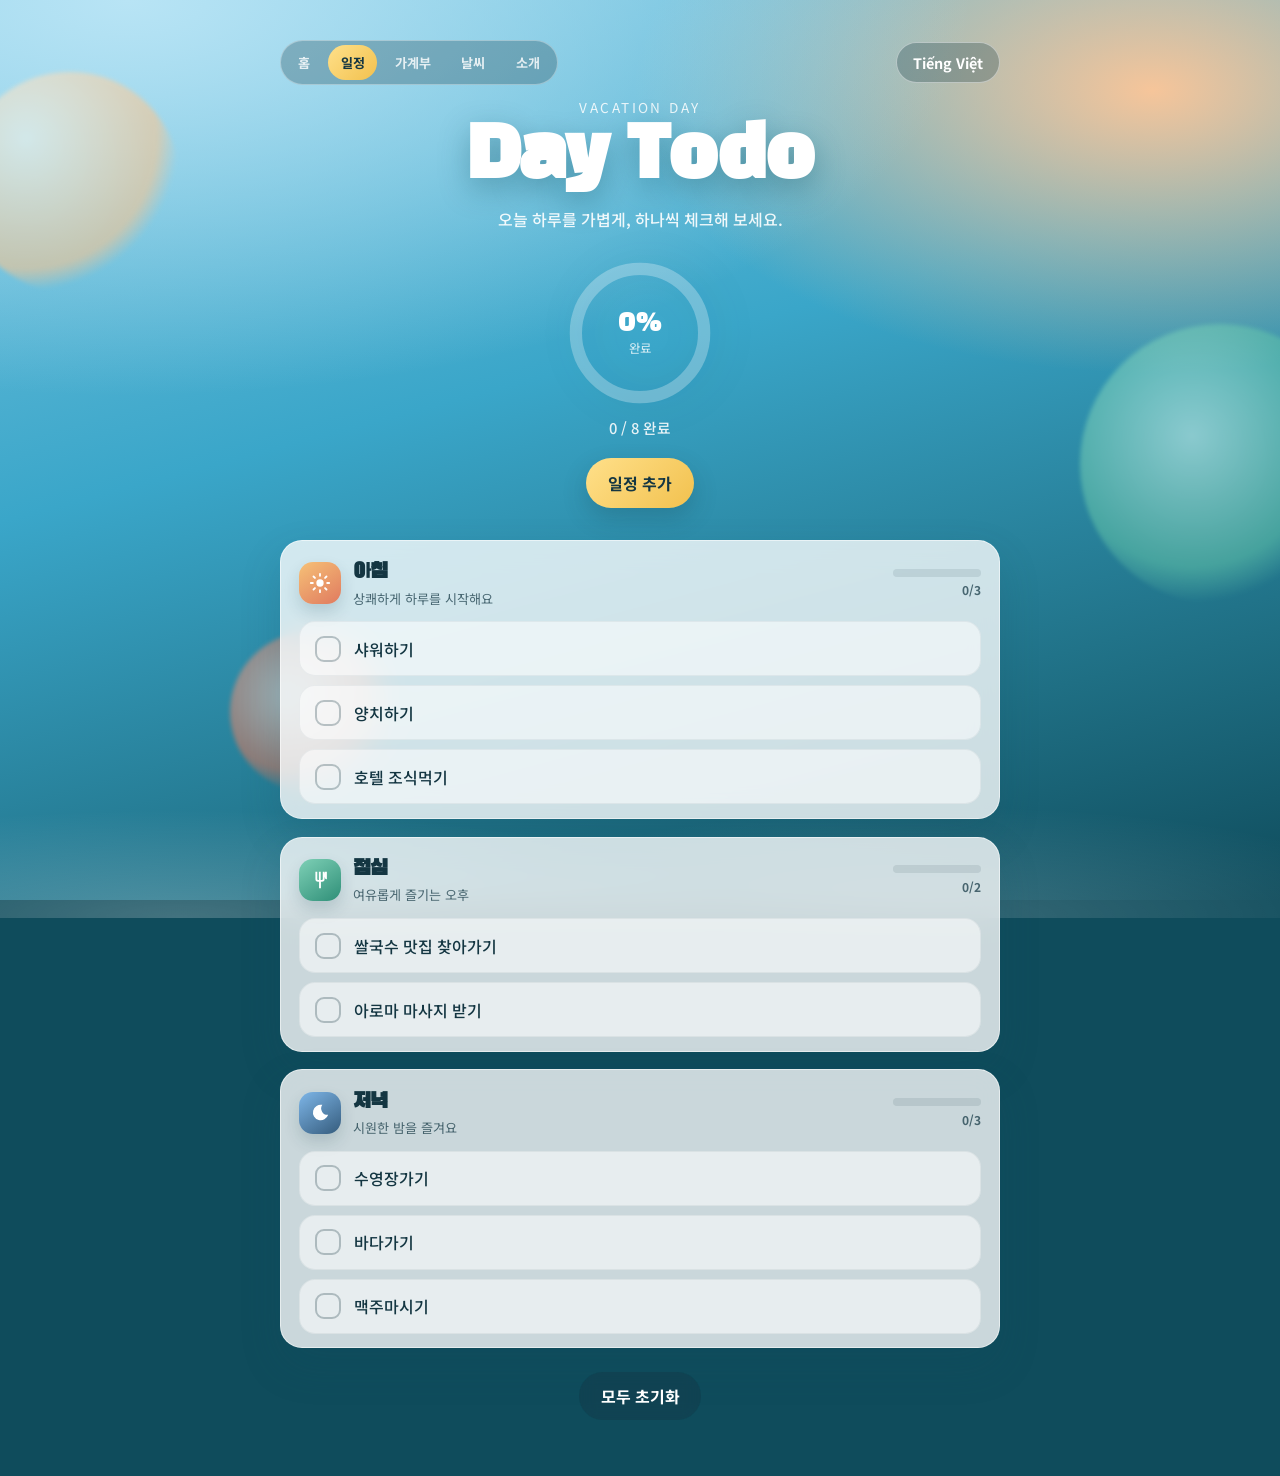
==== todo/index.html @ dd247c14 "Organize apps into project folders with a shared home hub. Co-authored-by: Cursor <cursoragent@curso" ====
<!DOCTYPE html>
<html lang="ko">
  <head>
    <meta charset="UTF-8" />
    <meta name="viewport" content="width=device-width, initial-scale=1.0" />
    <title>Day Todo — 오늘의 일정</title>
    <link rel="preconnect" href="https://fonts.googleapis.com" />
    <link rel="preconnect" href="https://fonts.gstatic.com" crossorigin />
    <link
      href="https://fonts.googleapis.com/css2?family=Be+Vietnam+Pro:wght@400;500;700;800&family=Black+Han+Sans&family=Noto+Sans+KR:wght@400;500;700&display=swap"
      rel="stylesheet"
    />
    <link rel="stylesheet" href="styles.css" />
  </head>
  <body>
    <div class="bg" aria-hidden="true">
      <div class="orb orb-a"></div>
      <div class="orb orb-b"></div>
      <div class="orb orb-c"></div>
      <div class="wave"></div>
    </div>

    <main class="app">
      <header class="hero">
        <div class="top-bar">
          <nav class="nav" aria-label="페이지 이동">
            <a class="nav-link" href="../index.html" data-i18n="navHome">홈</a>
            <a class="nav-link is-active" href="index.html" data-i18n="navTodo" aria-current="page">일정</a>
            <a class="nav-link" href="../budget/budget.html" data-i18n="navBudget">가계부</a>
            <a class="nav-link" href="../weather/weather.html" data-i18n="navWeather">날씨</a>
            <a class="nav-link" href="../about/about.html" data-i18n="navAbout">소개</a>
          </nav>
          <button type="button" class="lang-btn" id="lang-btn" aria-pressed="false">
            Tiếng Việt
          </button>
        </div>
        <p class="eyebrow" data-i18n="eyebrow">Vacation Day</p>
        <h1 class="brand" data-i18n="brand">Day Todo</h1>
        <p class="tagline" data-i18n="tagline">오늘 하루를 가볍게, 하나씩 체크해 보세요.</p>

        <div class="gauge-wrap">
          <div class="gauge" role="progressbar" aria-valuemin="0" aria-valuemax="100" aria-valuenow="0">
            <svg viewBox="0 0 120 120" class="gauge-svg">
              <circle class="gauge-track" cx="60" cy="60" r="52" />
              <circle class="gauge-fill" cx="60" cy="60" r="52" />
            </svg>
            <div class="gauge-center">
              <span class="gauge-value">0%</span>
              <span class="gauge-label" data-i18n="doneLabel">완료</span>
            </div>
          </div>
          <p class="progress-caption">
            <span id="done-count">0</span> / <span id="total-count">0</span>
            <span data-i18n="doneCaption">완료</span>
          </p>
        </div>

        <div class="action-bar">
          <button type="button" class="primary-btn" id="add-btn" data-i18n="addTask">
            일정 추가
          </button>
        </div>
      </header>

      <section class="sections" id="sections" aria-label="하루 일정"></section>

      <footer class="footer">
        <button type="button" class="reset-btn" id="reset-btn" data-i18n="reset">
          모두 초기화
        </button>
      </footer>
    </main>

    <div class="modal" id="add-modal" hidden>
      <div class="modal-backdrop" data-close-modal></div>
      <div class="modal-panel" role="dialog" aria-modal="true" aria-labelledby="modal-title">
        <h2 id="modal-title" data-i18n="modalTitle">새 일정 추가</h2>
        <form id="add-form" class="add-form">
          <label class="field">
            <span data-i18n="periodLabel">시간대</span>
            <select id="task-period" required>
              <option value="morning" data-i18n="morning">아침</option>
              <option value="lunch" data-i18n="lunch">점심</option>
              <option value="evening" data-i18n="evening">저녁</option>
            </select>
          </label>
          <label class="field">
            <span data-i18n="taskLabel">할 일</span>
            <input
              type="text"
              id="task-text"
              maxlength="80"
              required
              autocomplete="off"
              data-i18n-placeholder="taskPlaceholder"
              placeholder="예: 카페 가기"
            />
          </label>
          <div class="modal-actions">
            <button type="button" class="ghost-btn" data-close-modal data-i18n="cancel">
              취소
            </button>
            <button type="submit" class="primary-btn" data-i18n="saveTask">추가하기</button>
          </div>
        </form>
      </div>
    </div>

    <div class="toast" id="toast" hidden data-i18n="toastAllDone">오늘 일정을 모두 끝냈어요!</div>

    <script src="app.js"></script>
  </body>
</html>
---- todo/styles.css ----
:root {
  --sky-top: #7ec8e3;
  --sky-mid: #3aa6c9;
  --sky-deep: #0f4c5c;
  --sand: #f2e8d5;
  --coral: #e07a5f;
  --mint: #81b29a;
  --ink: #143642;
  --ink-soft: rgba(20, 54, 66, 0.72);
  --card: rgba(255, 255, 255, 0.78);
  --stroke: rgba(255, 255, 255, 0.55);
  --shadow: 0 18px 40px rgba(15, 76, 92, 0.18);
  --radius: 22px;
  --font-display: "Black Han Sans", "Noto Sans KR", sans-serif;
  --font-body: "Noto Sans KR", sans-serif;
}

body[data-lang="vi"] {
  --font-display: "Be Vietnam Pro", sans-serif;
  --font-body: "Be Vietnam Pro", sans-serif;
}

body[data-lang="vi"] .brand {
  font-weight: 800;
  letter-spacing: -0.03em;
}

*,
*::before,
*::after {
  box-sizing: border-box;
}

html,
body {
  margin: 0;
  min-height: 100%;
}

body {
  font-family: var(--font-body);
  color: var(--ink);
  background: var(--sky-deep);
  overflow-x: hidden;
}

.bg {
  position: fixed;
  inset: 0;
  z-index: 0;
  background:
    radial-gradient(120% 80% at 10% 0%, #b8e4f5 0%, transparent 55%),
    radial-gradient(90% 70% at 90% 10%, #f6c59a 0%, transparent 45%),
    linear-gradient(165deg, var(--sky-top) 0%, var(--sky-mid) 42%, #1f6f84 78%, var(--sky-deep) 100%);
  animation: skyShift 18s ease-in-out infinite alternate;
}

@keyframes skyShift {
  0% {
    filter: hue-rotate(0deg) saturate(1);
  }
  100% {
    filter: hue-rotate(-12deg) saturate(1.08);
  }
}

.orb {
  position: absolute;
  border-radius: 50%;
  filter: blur(2px);
  opacity: 0.55;
  animation: float 12s ease-in-out infinite;
}

.orb-a {
  width: 220px;
  height: 220px;
  top: 8%;
  left: -40px;
  background: radial-gradient(circle at 30% 30%, #fff7e8, #ffc48a 60%, transparent 70%);
}

.orb-b {
  width: 280px;
  height: 280px;
  top: 36%;
  right: -80px;
  background: radial-gradient(circle at 40% 40%, #d8fff1, #62c4a8 55%, transparent 70%);
  animation-delay: -4s;
}

.orb-c {
  width: 160px;
  height: 160px;
  bottom: 12%;
  left: 18%;
  background: radial-gradient(circle at 40% 40%, #ffe1d6, #e07a5f 55%, transparent 72%);
  animation-delay: -7s;
}

@keyframes float {
  0%,
  100% {
    transform: translateY(0) scale(1);
  }
  50% {
    transform: translateY(-28px) scale(1.06);
  }
}

.wave {
  position: absolute;
  left: -10%;
  right: -10%;
  bottom: -2%;
  height: 180px;
  background:
    radial-gradient(60% 100% at 20% 100%, rgba(255, 255, 255, 0.22), transparent 60%),
    radial-gradient(50% 100% at 70% 100%, rgba(255, 255, 255, 0.16), transparent 62%);
  animation: waveMove 8s ease-in-out infinite alternate;
}

@keyframes waveMove {
  from {
    transform: translateX(-2%) scaleY(1);
  }
  to {
    transform: translateX(2%) scaleY(1.15);
  }
}

.app {
  position: relative;
  z-index: 1;
  width: min(720px, calc(100% - 2rem));
  margin: 0 auto;
  padding: 2.5rem 0 3.5rem;
}

.hero {
  text-align: center;
  animation: riseIn 0.8s cubic-bezier(0.22, 1, 0.36, 1) both;
}

.top-bar {
  display: flex;
  align-items: center;
  justify-content: space-between;
  gap: 0.75rem;
  margin-bottom: 0.75rem;
}

.nav {
  display: flex;
  flex-wrap: wrap;
  gap: 0.3rem;
  padding: 0.28rem;
  border: 1px solid rgba(255, 255, 255, 0.35);
  border-radius: 999px;
  background: rgba(20, 54, 66, 0.28);
  backdrop-filter: blur(8px);
}

.nav-link {
  text-decoration: none;
  color: rgba(255, 255, 255, 0.82);
  font-size: 0.82rem;
  font-weight: 700;
  padding: 0.48rem 0.8rem;
  border-radius: 999px;
  transition:
    color 0.2s ease,
    background 0.2s ease;
}

.nav-link:hover {
  color: #fff;
}

.nav-link.is-active {
  color: #143642;
  background: linear-gradient(135deg, #ffe08a, #f2c14e);
}

.lang-btn {
  border: 1px solid rgba(255, 255, 255, 0.45);
  border-radius: 999px;
  padding: 0.55rem 1rem;
  font: inherit;
  font-size: 0.9rem;
  font-weight: 700;
  color: #fff;
  background: rgba(20, 54, 66, 0.28);
  backdrop-filter: blur(8px);
  cursor: pointer;
  transition:
    transform 0.2s ease,
    background 0.2s ease,
    border-color 0.2s ease;
}

.lang-btn:hover,
.lang-btn[aria-pressed="true"] {
  background: rgba(20, 54, 66, 0.48);
  border-color: rgba(255, 255, 255, 0.7);
  transform: translateY(-1px);
}

.action-bar {
  margin-top: 1.25rem;
  display: flex;
  justify-content: center;
}

.primary-btn {
  border: 0;
  border-radius: 999px;
  padding: 0.8rem 1.4rem;
  font: inherit;
  font-weight: 700;
  color: #143642;
  background: linear-gradient(135deg, #ffe08a, #f2c14e);
  box-shadow: 0 10px 24px rgba(20, 54, 66, 0.22);
  cursor: pointer;
  transition:
    transform 0.2s ease,
    box-shadow 0.2s ease;
}

.primary-btn:hover {
  transform: translateY(-2px);
  box-shadow: 0 14px 28px rgba(20, 54, 66, 0.28);
}

.ghost-btn {
  border: 0;
  border-radius: 999px;
  padding: 0.8rem 1.2rem;
  font: inherit;
  font-weight: 700;
  color: var(--ink);
  background: rgba(20, 54, 66, 0.08);
  cursor: pointer;
}

.ghost-btn:hover {
  background: rgba(20, 54, 66, 0.14);
}

.eyebrow {
  margin: 0 0 0.35rem;
  font-size: 0.85rem;
  letter-spacing: 0.18em;
  text-transform: uppercase;
  color: rgba(255, 255, 255, 0.85);
}

.brand {
  margin: 0;
  font-family: var(--font-display);
  font-size: clamp(2.8rem, 9vw, 4.4rem);
  line-height: 1;
  color: #fff;
  text-shadow: 0 10px 30px rgba(15, 76, 92, 0.35);
  letter-spacing: -0.02em;
}

.tagline {
  margin: 0.85rem auto 0;
  max-width: 22rem;
  color: rgba(255, 255, 255, 0.9);
  font-size: 1rem;
  font-weight: 500;
}

.gauge-wrap {
  margin-top: 1.75rem;
  display: grid;
  place-items: center;
  gap: 0.65rem;
}

.gauge {
  position: relative;
  width: 148px;
  height: 148px;
}

.gauge-svg {
  width: 100%;
  height: 100%;
  transform: rotate(-90deg);
  filter: drop-shadow(0 8px 18px rgba(15, 76, 92, 0.25));
}

.gauge-track,
.gauge-fill {
  fill: none;
  stroke-width: 10;
  stroke-linecap: round;
}

.gauge-track {
  stroke: rgba(255, 255, 255, 0.28);
}

.gauge-fill {
  stroke: url(#gaugeGradient);
  stroke: #ffe08a;
  stroke-dasharray: 326.73;
  stroke-dashoffset: 326.73;
  transition: stroke-dashoffset 0.7s cubic-bezier(0.22, 1, 0.36, 1);
}

.gauge-center {
  position: absolute;
  inset: 0;
  display: grid;
  place-content: center;
  gap: 0.1rem;
  text-align: center;
}

.gauge-value {
  font-family: var(--font-display);
  font-size: 1.85rem;
  color: #fff;
  line-height: 1;
  transition: transform 0.35s ease;
}

.gauge.pulse .gauge-value {
  animation: pop 0.45s ease;
}

@keyframes pop {
  0% {
    transform: scale(1);
  }
  40% {
    transform: scale(1.18);
  }
  100% {
    transform: scale(1);
  }
}

.gauge-label {
  font-size: 0.78rem;
  color: rgba(255, 255, 255, 0.82);
}

.progress-caption {
  margin: 0;
  color: rgba(255, 255, 255, 0.88);
  font-size: 0.92rem;
  font-weight: 500;
}

.sections {
  margin-top: 2rem;
  display: grid;
  gap: 1.1rem;
}

.section {
  background: var(--card);
  backdrop-filter: blur(14px);
  border: 1px solid var(--stroke);
  border-radius: var(--radius);
  box-shadow: var(--shadow);
  padding: 1.15rem 1.15rem 0.85rem;
  opacity: 0;
  transform: translateY(28px);
  animation: riseIn 0.75s cubic-bezier(0.22, 1, 0.36, 1) forwards;
}

.section:nth-child(1) {
  animation-delay: 0.12s;
}

.section:nth-child(2) {
  animation-delay: 0.24s;
}

.section:nth-child(3) {
  animation-delay: 0.36s;
}

@keyframes riseIn {
  from {
    opacity: 0;
    transform: translateY(28px);
  }
  to {
    opacity: 1;
    transform: translateY(0);
  }
}

.section-head {
  display: flex;
  align-items: center;
  justify-content: space-between;
  gap: 1rem;
  margin-bottom: 0.85rem;
}

.section-title-wrap {
  display: flex;
  align-items: center;
  gap: 0.7rem;
}

.section-icon {
  width: 42px;
  height: 42px;
  border-radius: 14px;
  display: grid;
  place-items: center;
  color: #fff;
  box-shadow: 0 8px 16px rgba(20, 54, 66, 0.16);
}

.section-icon svg {
  display: block;
}

.section[data-period="morning"] .section-icon {
  background: linear-gradient(145deg, #f6c177, #e07a5f);
}

.section[data-period="lunch"] .section-icon {
  background: linear-gradient(145deg, #7ed0b6, #2f8f78);
}

.section[data-period="evening"] .section-icon {
  background: linear-gradient(145deg, #7eb6e8, #355c7d);
}

.section-title {
  margin: 0;
  font-family: var(--font-display);
  font-size: 1.35rem;
  letter-spacing: -0.01em;
}

.section-sub {
  margin: 0.15rem 0 0;
  font-size: 0.82rem;
  color: var(--ink-soft);
}

.section-meter {
  width: 88px;
}

.section-meter-bar {
  height: 8px;
  border-radius: 999px;
  background: rgba(20, 54, 66, 0.1);
  overflow: hidden;
}

.section-meter-fill {
  height: 100%;
  width: 0%;
  border-radius: inherit;
  background: linear-gradient(90deg, var(--mint), #f2c14e);
  transition: width 0.55s cubic-bezier(0.22, 1, 0.36, 1);
}

.section-meter-text {
  margin: 0.3rem 0 0;
  text-align: right;
  font-size: 0.75rem;
  color: var(--ink-soft);
  font-weight: 700;
}

.task-list {
  list-style: none;
  margin: 0;
  padding: 0;
  display: grid;
  gap: 0.55rem;
}

.task {
  display: flex;
  align-items: center;
  gap: 0.8rem;
  padding: 0.85rem 0.9rem;
  border-radius: 16px;
  background: rgba(255, 255, 255, 0.55);
  border: 1px solid rgba(20, 54, 66, 0.06);
  cursor: pointer;
  transition:
    transform 0.25s ease,
    background 0.25s ease,
    box-shadow 0.25s ease;
  animation: taskIn 0.55s cubic-bezier(0.22, 1, 0.36, 1) both;
}

.task:hover {
  transform: translateY(-2px);
  box-shadow: 0 10px 22px rgba(20, 54, 66, 0.1);
}

.task:active {
  transform: scale(0.985);
}

.task.done {
  background: rgba(129, 178, 154, 0.18);
}

.task.done .task-text {
  color: var(--ink-soft);
  text-decoration: line-through;
  text-decoration-thickness: 2px;
}

@keyframes taskIn {
  from {
    opacity: 0;
    transform: translateX(-12px);
  }
  to {
    opacity: 1;
    transform: translateX(0);
  }
}

.checkbox {
  width: 26px;
  height: 26px;
  border-radius: 9px;
  border: 2px solid rgba(20, 54, 66, 0.28);
  display: grid;
  place-items: center;
  flex-shrink: 0;
  transition:
    background 0.25s ease,
    border-color 0.25s ease,
    transform 0.25s ease;
}

.checkbox svg {
  width: 14px;
  height: 14px;
  opacity: 0;
  transform: scale(0.4);
  transition:
    opacity 0.2s ease,
    transform 0.25s cubic-bezier(0.34, 1.56, 0.64, 1);
}

.task.done .checkbox {
  background: linear-gradient(145deg, #81b29a, #2f8f78);
  border-color: transparent;
  transform: scale(1.05);
}

.task.done .checkbox svg {
  opacity: 1;
  transform: scale(1);
}

.task-text {
  flex: 1;
  font-size: 1rem;
  font-weight: 500;
  transition: color 0.25s ease;
}

.delete-btn {
  width: 28px;
  height: 28px;
  border: 0;
  border-radius: 8px;
  background: transparent;
  color: rgba(20, 54, 66, 0.45);
  font-size: 1.25rem;
  line-height: 1;
  cursor: pointer;
  transition:
    background 0.2s ease,
    color 0.2s ease;
}

.delete-btn:hover {
  background: rgba(224, 122, 95, 0.15);
  color: #c45c42;
}

.footer {
  margin-top: 1.5rem;
  display: flex;
  justify-content: center;
}

.modal {
  position: fixed;
  inset: 0;
  z-index: 10;
  display: grid;
  place-items: center;
  padding: 1rem;
}

.modal[hidden] {
  display: none;
}

.modal-backdrop {
  position: absolute;
  inset: 0;
  background: rgba(10, 40, 50, 0.45);
  backdrop-filter: blur(4px);
  opacity: 0;
  transition: opacity 0.22s ease;
}

.modal-panel {
  position: relative;
  width: min(100%, 420px);
  background: rgba(255, 255, 255, 0.94);
  border: 1px solid rgba(255, 255, 255, 0.7);
  border-radius: 24px;
  box-shadow: 0 24px 50px rgba(15, 76, 92, 0.28);
  padding: 1.4rem 1.35rem 1.25rem;
  transform: translateY(18px) scale(0.97);
  opacity: 0;
  transition:
    transform 0.28s cubic-bezier(0.22, 1, 0.36, 1),
    opacity 0.28s ease;
}

.modal.open .modal-backdrop {
  opacity: 1;
}

.modal.open .modal-panel {
  transform: translateY(0) scale(1);
  opacity: 1;
}

.modal-panel h2 {
  margin: 0 0 1rem;
  font-family: var(--font-display);
  font-size: 1.45rem;
}

.add-form {
  display: grid;
  gap: 0.9rem;
}

.field {
  display: grid;
  gap: 0.4rem;
  font-size: 0.9rem;
  font-weight: 700;
  color: var(--ink-soft);
}

.field select,
.field input {
  width: 100%;
  border: 1px solid rgba(20, 54, 66, 0.14);
  border-radius: 14px;
  padding: 0.8rem 0.9rem;
  font: inherit;
  font-weight: 500;
  color: var(--ink);
  background: #fff;
  outline: none;
  transition: border-color 0.2s ease, box-shadow 0.2s ease;
}

.field select:focus,
.field input:focus {
  border-color: #3aa6c9;
  box-shadow: 0 0 0 3px rgba(58, 166, 201, 0.2);
}

.modal-actions {
  display: flex;
  justify-content: flex-end;
  gap: 0.55rem;
  margin-top: 0.25rem;
}

.reset-btn {
  border: 0;
  border-radius: 999px;
  padding: 0.75rem 1.35rem;
  font: inherit;
  font-weight: 700;
  color: #fff;
  background: rgba(20, 54, 66, 0.35);
  backdrop-filter: blur(8px);
  cursor: pointer;
  transition:
    transform 0.2s ease,
    background 0.2s ease;
}

.reset-btn:hover {
  background: rgba(20, 54, 66, 0.5);
  transform: translateY(-1px);
}

.toast {
  position: fixed;
  left: 50%;
  bottom: 1.5rem;
  z-index: 5;
  transform: translateX(-50%) translateY(120%);
  background: #143642;
  color: #fff;
  padding: 0.9rem 1.25rem;
  border-radius: 999px;
  font-weight: 700;
  box-shadow: 0 14px 30px rgba(0, 0, 0, 0.25);
  transition: transform 0.45s cubic-bezier(0.22, 1, 0.36, 1);
}

.toast.show {
  transform: translateX(-50%) translateY(0);
}

.confetti {
  position: fixed;
  width: 8px;
  height: 12px;
  top: -20px;
  z-index: 4;
  border-radius: 2px;
  animation: confettiFall linear forwards;
  pointer-events: none;
}

@keyframes confettiFall {
  to {
    transform: translateY(110vh) rotate(540deg);
    opacity: 0.2;
  }
}

@media (max-width: 560px) {
  .app {
    width: min(100% - 1.25rem, 720px);
    padding-top: 1.75rem;
  }

  .section-head {
    align-items: flex-start;
    flex-direction: column;
  }

  .section-meter {
    width: 100%;
  }

  .section-meter-text {
    text-align: left;
  }
}
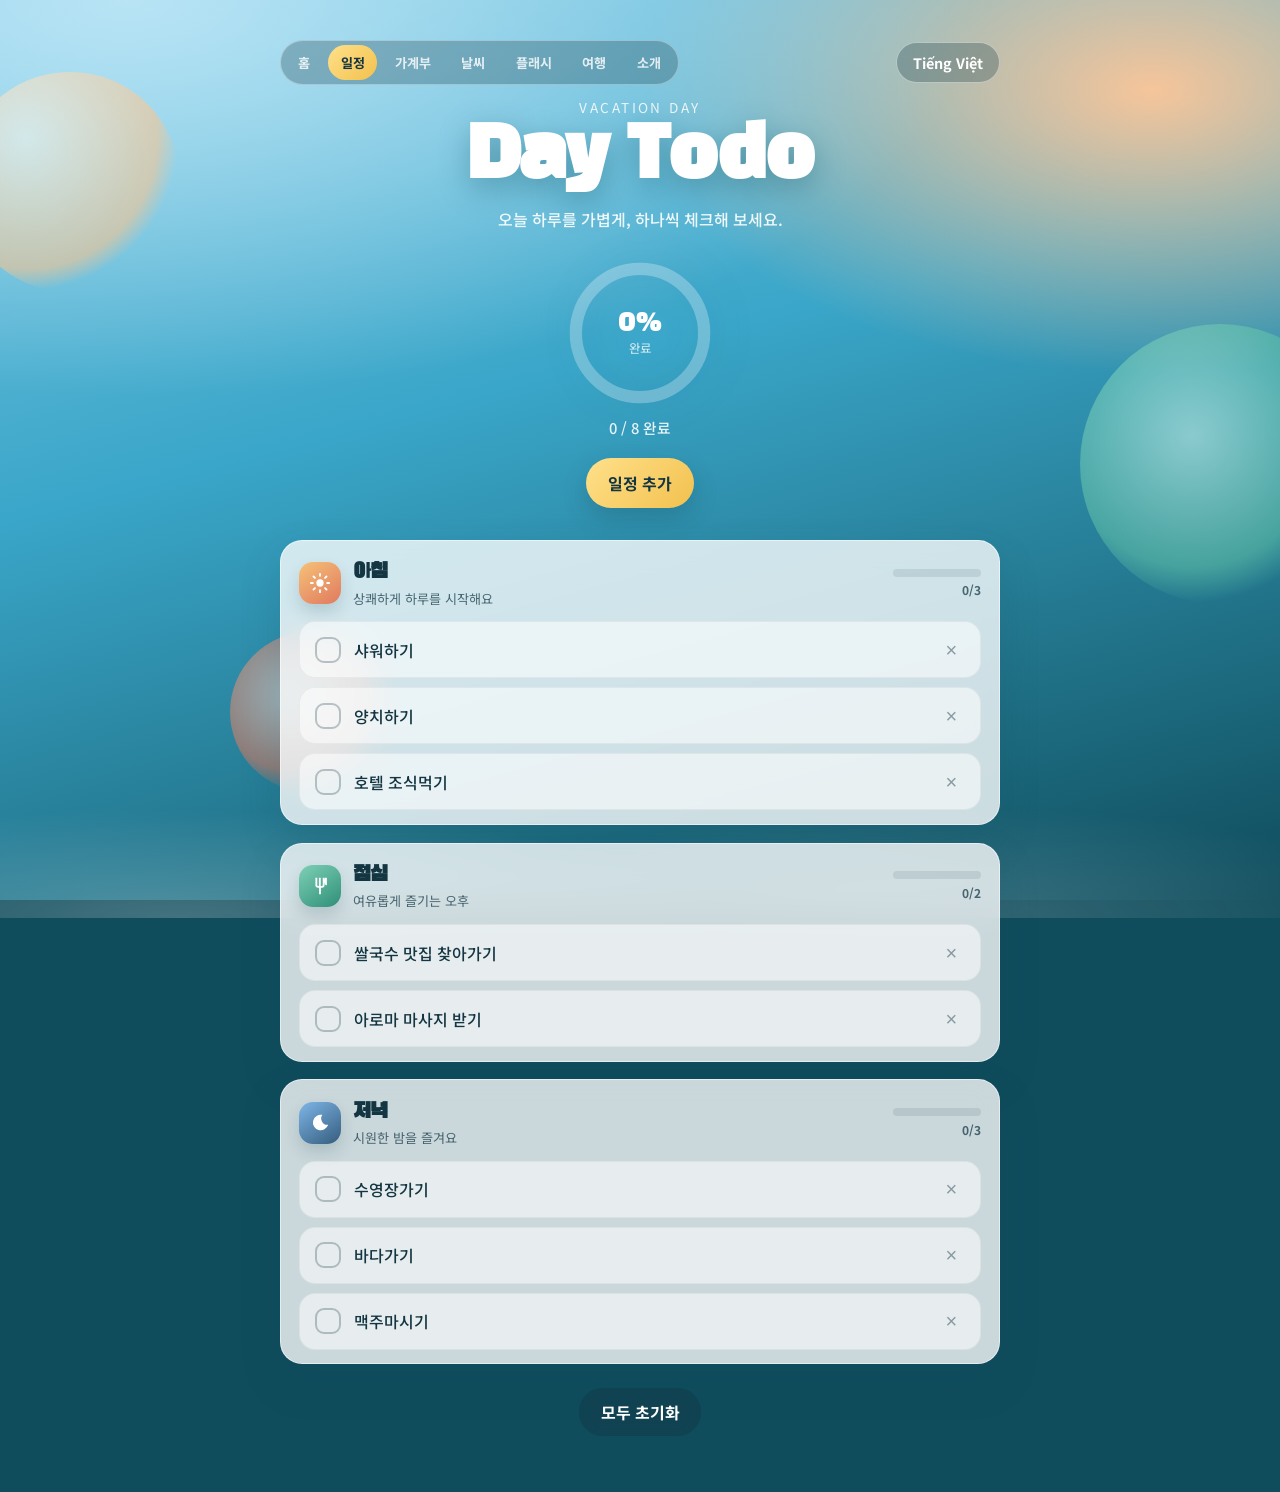
==== commit 957d6345: "Add Flash Match and Atlas, and polish the Day Suite apps. Ship open-card matching and travel route s" ====
--- a/todo/index.html
+++ b/todo/index.html
@@ -2,12 +2,15 @@
 <html lang="ko">
   <head>
     <meta charset="UTF-8" />
-    <meta name="viewport" content="width=device-width, initial-scale=1.0" />
+    <meta
+      name="viewport"
+      content="width=device-width, initial-scale=1.0, viewport-fit=cover"
+    />
     <title>Day Todo — 오늘의 일정</title>
     <link rel="preconnect" href="https://fonts.googleapis.com" />
     <link rel="preconnect" href="https://fonts.gstatic.com" crossorigin />
     <link
-      href="https://fonts.googleapis.com/css2?family=Be+Vietnam+Pro:wght@400;500;700;800&family=Black+Han+Sans&family=Noto+Sans+KR:wght@400;500;700&display=swap"
+      href="https://fonts.googleapis.com/css2?family=Be+Vietnam+Pro:wght@400;700;800&family=Black+Han+Sans&family=Noto+Sans+KR:wght@400;700&display=swap"
       rel="stylesheet"
     />
     <link rel="stylesheet" href="styles.css" />
@@ -28,6 +31,8 @@
             <a class="nav-link is-active" href="index.html" data-i18n="navTodo" aria-current="page">일정</a>
             <a class="nav-link" href="../budget/budget.html" data-i18n="navBudget">가계부</a>
             <a class="nav-link" href="../weather/weather.html" data-i18n="navWeather">날씨</a>
+            <a class="nav-link" href="../flashcard/index.html" data-i18n="navFlash">플래시</a>
+            <a class="nav-link" href="../travel/index.html" data-i18n="navTravel">여행</a>
             <a class="nav-link" href="../about/about.html" data-i18n="navAbout">소개</a>
           </nav>
           <button type="button" class="lang-btn" id="lang-btn" aria-pressed="false">
--- a/todo/styles.css
+++ b/todo/styles.css
@@ -52,22 +52,11 @@
     radial-gradient(120% 80% at 10% 0%, #b8e4f5 0%, transparent 55%),
     radial-gradient(90% 70% at 90% 10%, #f6c59a 0%, transparent 45%),
     linear-gradient(165deg, var(--sky-top) 0%, var(--sky-mid) 42%, #1f6f84 78%, var(--sky-deep) 100%);
-  animation: skyShift 18s ease-in-out infinite alternate;
-}
-
-@keyframes skyShift {
-  0% {
-    filter: hue-rotate(0deg) saturate(1);
-  }
-  100% {
-    filter: hue-rotate(-12deg) saturate(1.08);
-  }
 }
 
 .orb {
   position: absolute;
   border-radius: 50%;
-  filter: blur(2px);
   opacity: 0.55;
   animation: float 12s ease-in-out infinite;
 }
@@ -135,6 +124,9 @@
   width: min(720px, calc(100% - 2rem));
   margin: 0 auto;
   padding: 2.5rem 0 3.5rem;
+  padding-left: max(0px, env(safe-area-inset-left));
+  padding-right: max(0px, env(safe-area-inset-right));
+  padding-bottom: max(3.5rem, calc(2rem + env(safe-area-inset-bottom)));
 }
 
 .hero {
@@ -159,6 +151,7 @@
   border-radius: 999px;
   background: rgba(20, 54, 66, 0.28);
   backdrop-filter: blur(8px);
+  max-width: 100%;
 }
 
 .nav-link {
@@ -168,6 +161,7 @@
   font-weight: 700;
   padding: 0.48rem 0.8rem;
   border-radius: 999px;
+  white-space: nowrap;
   transition:
     color 0.2s ease,
     background 0.2s ease;
@@ -715,20 +709,49 @@
 .toast {
   position: fixed;
   left: 50%;
-  bottom: 1.5rem;
+  bottom: max(1.5rem, calc(1rem + env(safe-area-inset-bottom)));
   z-index: 5;
+  width: min(92vw, 26rem);
   transform: translateX(-50%) translateY(120%);
   background: #143642;
   color: #fff;
   padding: 0.9rem 1.25rem;
   border-radius: 999px;
   font-weight: 700;
+  font-size: 0.92rem;
+  text-align: center;
+  line-height: 1.35;
   box-shadow: 0 14px 30px rgba(0, 0, 0, 0.25);
   transition: transform 0.45s cubic-bezier(0.22, 1, 0.36, 1);
 }
 
 .toast.show {
   transform: translateX(-50%) translateY(0);
+}
+
+.empty-state {
+  background: var(--card);
+  backdrop-filter: blur(14px);
+  border: 1px solid var(--stroke);
+  border-radius: var(--radius);
+  box-shadow: var(--shadow);
+  padding: 2rem 1.35rem;
+  text-align: center;
+  animation: riseIn 0.75s cubic-bezier(0.22, 1, 0.36, 1) both;
+}
+
+.empty-title {
+  margin: 0 0 0.45rem;
+  font-family: var(--font-display);
+  font-size: 1.35rem;
+  color: var(--ink);
+}
+
+.empty-desc {
+  margin: 0;
+  color: var(--ink-soft);
+  font-size: 0.95rem;
+  line-height: 1.5;
 }
 
 .confetti {
@@ -749,22 +772,287 @@
   }
 }
 
+@media (max-width: 720px) {
+  .app {
+    width: min(100% - 1.5rem, 720px);
+    padding-top: 1.5rem;
+  }
+
+  .top-bar {
+    flex-direction: column;
+    align-items: stretch;
+    gap: 0.65rem;
+  }
+
+  .lang-btn {
+    align-self: flex-end;
+    min-height: 44px;
+  }
+
+  .nav {
+    flex-wrap: nowrap;
+    overflow-x: auto;
+    -webkit-overflow-scrolling: touch;
+    scrollbar-width: none;
+    border-radius: 18px;
+    padding: 0.35rem;
+    overscroll-behavior-x: contain;
+  }
+
+  .nav::-webkit-scrollbar {
+    display: none;
+  }
+
+  .nav-link {
+    flex: 0 0 auto;
+    min-height: 40px;
+    display: inline-flex;
+    align-items: center;
+    padding: 0.55rem 0.9rem;
+    font-size: 0.88rem;
+  }
+}
+
 @media (max-width: 560px) {
   .app {
-    width: min(100% - 1.25rem, 720px);
-    padding-top: 1.75rem;
+    width: calc(100% - 1rem);
+    padding-top: max(1.15rem, env(safe-area-inset-top));
+    padding-bottom: max(2.5rem, calc(1.5rem + env(safe-area-inset-bottom)));
+  }
+
+  .orb-a,
+  .orb-b,
+  .orb-c {
+    opacity: 0.35;
+    filter: blur(4px);
+  }
+
+  .eyebrow {
+    font-size: 0.78rem;
+    letter-spacing: 0.14em;
+  }
+
+  .brand {
+    font-size: clamp(2.4rem, 12vw, 3.4rem);
+  }
+
+  .tagline {
+    margin-top: 0.7rem;
+    font-size: 0.98rem;
+    max-width: 18rem;
+    line-height: 1.45;
+  }
+
+  .gauge-wrap {
+    margin-top: 1.35rem;
+  }
+
+  .gauge {
+    width: 132px;
+    height: 132px;
+  }
+
+  .gauge-value {
+    font-size: 1.65rem;
+  }
+
+  .progress-caption {
+    font-size: 0.95rem;
+  }
+
+  .action-bar {
+    margin-top: 1rem;
+  }
+
+  .primary-btn,
+  .reset-btn,
+  .ghost-btn {
+    min-height: 48px;
+    width: 100%;
+    max-width: 20rem;
+    padding: 0.9rem 1.2rem;
+    font-size: 1rem;
+  }
+
+  .sections {
+    margin-top: 1.35rem;
+    gap: 0.9rem;
+  }
+
+  .section {
+    padding: 1rem 0.9rem 0.75rem;
+    border-radius: 18px;
   }
 
   .section-head {
     align-items: flex-start;
     flex-direction: column;
+    gap: 0.75rem;
+    margin-bottom: 0.75rem;
+  }
+
+  .section-title-wrap {
+    width: 100%;
+    gap: 0.65rem;
+  }
+
+  .section-icon {
+    width: 44px;
+    height: 44px;
+    border-radius: 14px;
+    flex-shrink: 0;
+  }
+
+  .section-title {
+    font-size: 1.25rem;
+  }
+
+  .section-sub {
+    font-size: 0.86rem;
+    line-height: 1.35;
   }
 
   .section-meter {
     width: 100%;
   }
 
+  .section-meter-bar {
+    height: 10px;
+  }
+
   .section-meter-text {
     text-align: left;
-  }
-}
+    font-size: 0.8rem;
+  }
+
+  .task-list {
+    gap: 0.5rem;
+  }
+
+  .task {
+    gap: 0.7rem;
+    min-height: 52px;
+    padding: 0.95rem 0.85rem;
+    border-radius: 14px;
+  }
+
+  .task:hover {
+    transform: none;
+    box-shadow: none;
+  }
+
+  .checkbox {
+    width: 30px;
+    height: 30px;
+    border-radius: 10px;
+  }
+
+  .checkbox svg {
+    width: 16px;
+    height: 16px;
+  }
+
+  .task-text {
+    font-size: 1.02rem;
+    line-height: 1.4;
+    word-break: keep-all;
+    overflow-wrap: anywhere;
+  }
+
+  .delete-btn {
+    width: 36px;
+    height: 36px;
+    font-size: 1.35rem;
+    flex-shrink: 0;
+  }
+
+  .empty-state {
+    padding: 1.75rem 1.15rem;
+  }
+
+  .empty-title {
+    font-size: 1.25rem;
+  }
+
+  .empty-desc {
+    font-size: 0.94rem;
+  }
+
+  .modal {
+    align-items: end;
+    padding: 0;
+  }
+
+  .modal-panel {
+    width: 100%;
+    max-width: none;
+    border-radius: 24px 24px 0 0;
+    padding: 1.35rem 1.15rem max(1.25rem, env(safe-area-inset-bottom));
+    transform: translateY(24px);
+  }
+
+  .modal.open .modal-panel {
+    transform: translateY(0);
+  }
+
+  .modal-panel h2 {
+    font-size: 1.3rem;
+  }
+
+  .field select,
+  .field input {
+    min-height: 48px;
+    font-size: 1rem;
+    border-radius: 14px;
+  }
+
+  .modal-actions {
+    flex-direction: column-reverse;
+    gap: 0.5rem;
+  }
+
+  .modal-actions .primary-btn,
+  .modal-actions .ghost-btn {
+    max-width: none;
+  }
+
+  .toast {
+    width: calc(100% - 1.5rem);
+    border-radius: 18px;
+    padding: 0.95rem 1.1rem;
+    font-size: 0.9rem;
+  }
+}
+
+@media (max-width: 380px) {
+  .nav-link {
+    padding: 0.5rem 0.75rem;
+    font-size: 0.82rem;
+  }
+
+  .brand {
+    font-size: 2.2rem;
+  }
+
+  .task-text {
+    font-size: 0.98rem;
+  }
+}
+
+@media (prefers-reduced-motion: reduce) {
+  .bg,
+  .orb,
+  .wave,
+  .section,
+  .task,
+  .empty-state {
+    animation: none !important;
+  }
+
+  .gauge-fill,
+  .toast,
+  .modal-panel,
+  .modal-backdrop {
+    transition: none !important;
+  }
+}
